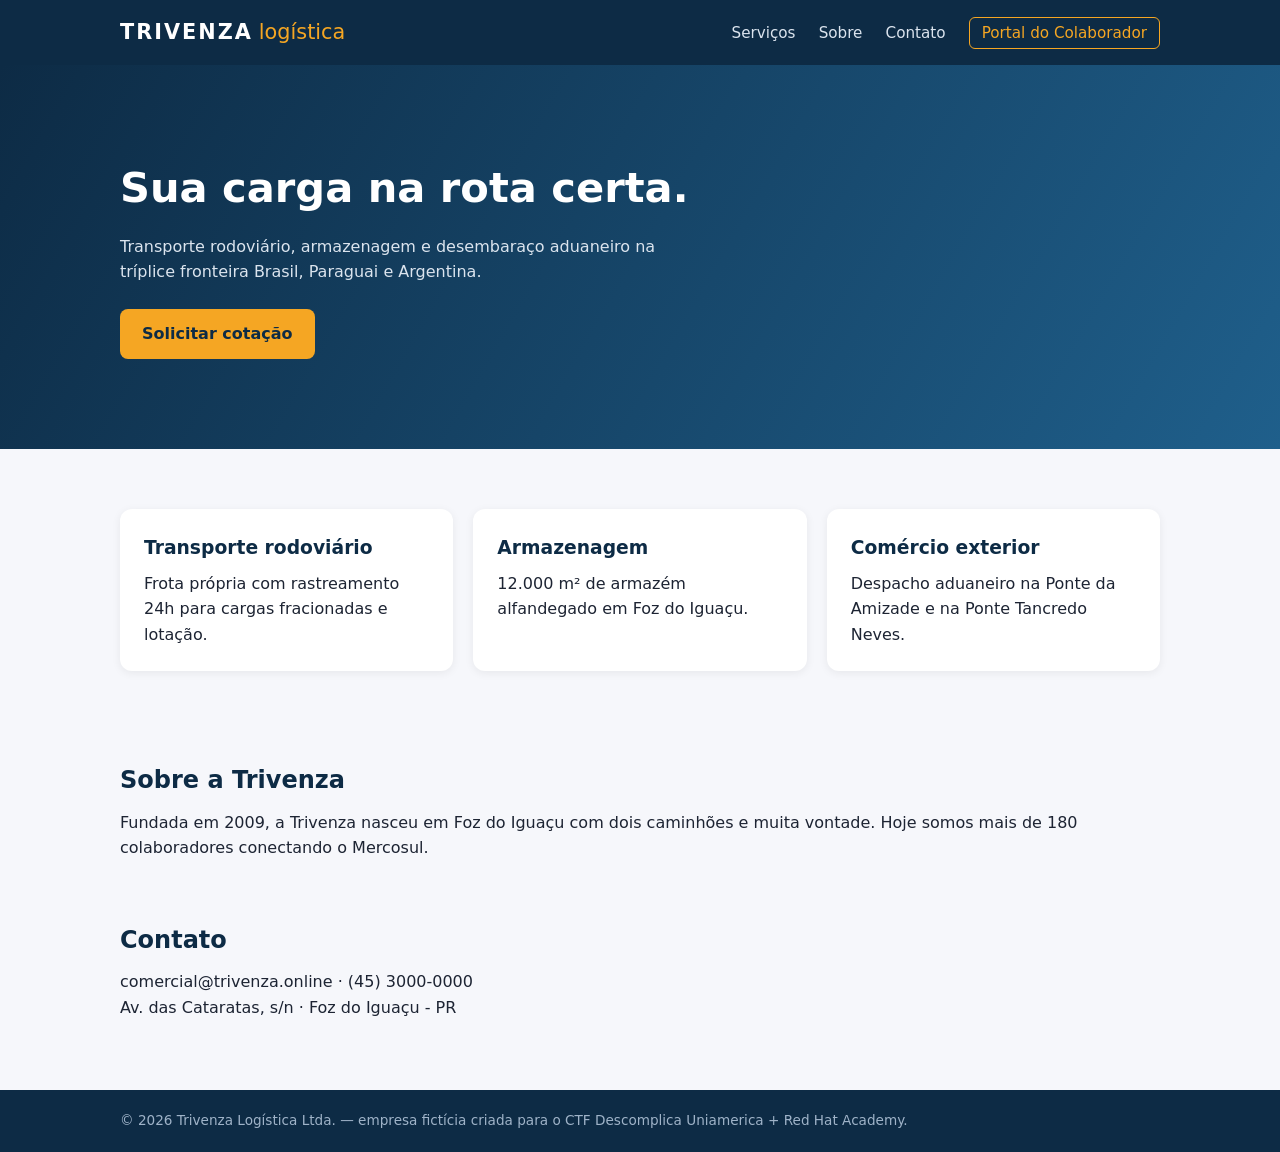
==== index.html @ 201c7501 "primeira versão do site da trivenza" ====
<!DOCTYPE html>
<html lang="pt-BR">
<head>
  <meta charset="UTF-8">
  <meta name="viewport" content="width=device-width, initial-scale=1.0">
  <title>Trivenza Logística | Sua carga na rota certa</title>
  <meta name="description" content="Trivenza Logística - transporte rodoviário e armazenagem na tríplice fronteira desde 2009.">
  <link rel="stylesheet" href="assets/style.css">
</head>
<body>
  <header class="topo">
    <div class="container">
      <a class="logo" href="index.html">TRIVENZA<span>logística</span></a>
      <nav>
        <a href="#servicos">Serviços</a>
        <a href="#sobre">Sobre</a>
        <a href="#contato">Contato</a>
        <a class="btn-sm" id="portal-link" href="portal/recuperar-senha.html">Portal do Colaborador</a>
      </nav>
    </div>
  </header>

  <section class="hero">
    <div class="container">
      <h1>Sua carga na rota certa.</h1>
      <p>Transporte rodoviário, armazenagem e desembaraço aduaneiro na tríplice fronteira Brasil, Paraguai e Argentina.</p>
      <a class="btn" href="#contato">Solicitar cotação</a>
    </div>
  </section>

  <section id="servicos" class="container grid">
    <article><h3>Transporte rodoviário</h3><p>Frota própria com rastreamento 24h para cargas fracionadas e lotação.</p></article>
    <article><h3>Armazenagem</h3><p>12.000 m² de armazém alfandegado em Foz do Iguaçu.</p></article>
    <article><h3>Comércio exterior</h3><p>Despacho aduaneiro na Ponte da Amizade e na Ponte Tancredo Neves.</p></article>
  </section>

  <section id="sobre" class="container sobre">
    <h2>Sobre a Trivenza</h2>
    <p>Fundada em 2009, a Trivenza nasceu em Foz do Iguaçu com dois caminhões e muita vontade. Hoje somos mais de 180 colaboradores conectando o Mercosul.</p>
  </section>

  <section id="contato" class="container contato">
    <h2>Contato</h2>
    <p>comercial@trivenza.online · (45) 3000-0000</p>
    <p>Av. das Cataratas, s/n · Foz do Iguaçu - PR</p>
  </section>

  <footer>
    <div class="container">© 2026 Trivenza Logística Ltda. — empresa fictícia criada para o CTF Descomplica Uniamerica + Red Hat Academy.</div>
  </footer>
  <script src="assets/config.js"></script>
  <script src="assets/main.js"></script>
</body>
</html>
---- assets/style.css ----
*{box-sizing:border-box;margin:0;padding:0}
body{font-family:system-ui,Segoe UI,Roboto,sans-serif;color:#1d2433;background:#f6f7fb;line-height:1.6}
.container{max-width:1080px;margin:0 auto;padding:0 20px}
.topo{background:#0d2b45;color:#fff;padding:16px 0}
.topo .container{display:flex;justify-content:space-between;align-items:center;flex-wrap:wrap;gap:12px}
.logo{color:#fff;text-decoration:none;font-weight:800;letter-spacing:2px;font-size:1.3rem}
.logo span{font-weight:300;letter-spacing:0;margin-left:6px;color:#f5a623}
nav a{color:#dbe4ee;text-decoration:none;margin-left:18px;font-size:.95rem}
.btn-sm{border:1px solid #f5a623;padding:6px 12px;border-radius:6px;color:#f5a623!important}
.hero{background:linear-gradient(120deg,#0d2b45,#1f5f8b);color:#fff;padding:90px 0}
.hero h1{font-size:2.6rem;margin-bottom:12px}
.hero p{max-width:560px;margin-bottom:24px;color:#dbe4ee}
.btn{display:inline-block;background:#f5a623;color:#0d2b45;padding:12px 22px;border-radius:8px;font-weight:700;text-decoration:none}
.grid{display:grid;grid-template-columns:repeat(auto-fit,minmax(240px,1fr));gap:20px;padding:60px 20px}
.grid article{background:#fff;padding:24px;border-radius:12px;box-shadow:0 2px 10px #0001}
.grid h3{color:#0d2b45;margin-bottom:8px}
.sobre,.contato{padding:30px 20px}
h2{color:#0d2b45;margin-bottom:10px}
footer{background:#0d2b45;color:#9fb3c8;padding:20px 0;margin-top:40px;font-size:.85rem}
.card{max-width:440px;margin:60px auto;background:#fff;padding:32px;border-radius:12px;box-shadow:0 2px 14px #0002}
.card label{display:block;margin:14px 0 4px;font-weight:600;font-size:.9rem}
.card input{width:100%;padding:10px;border:1px solid #c9d2de;border-radius:6px;font-size:1rem}
.card button{margin-top:20px;width:100%;padding:12px;border:0;border-radius:8px;background:#0d2b45;color:#fff;font-weight:700;cursor:pointer}
.msg{margin-top:16px;padding:12px;border-radius:6px;display:none;word-break:break-all}
.msg.ok{display:block;background:#e3f7e8;color:#145c2a}
.msg.err{display:block;background:#fdeaea;color:#8a1c1c}
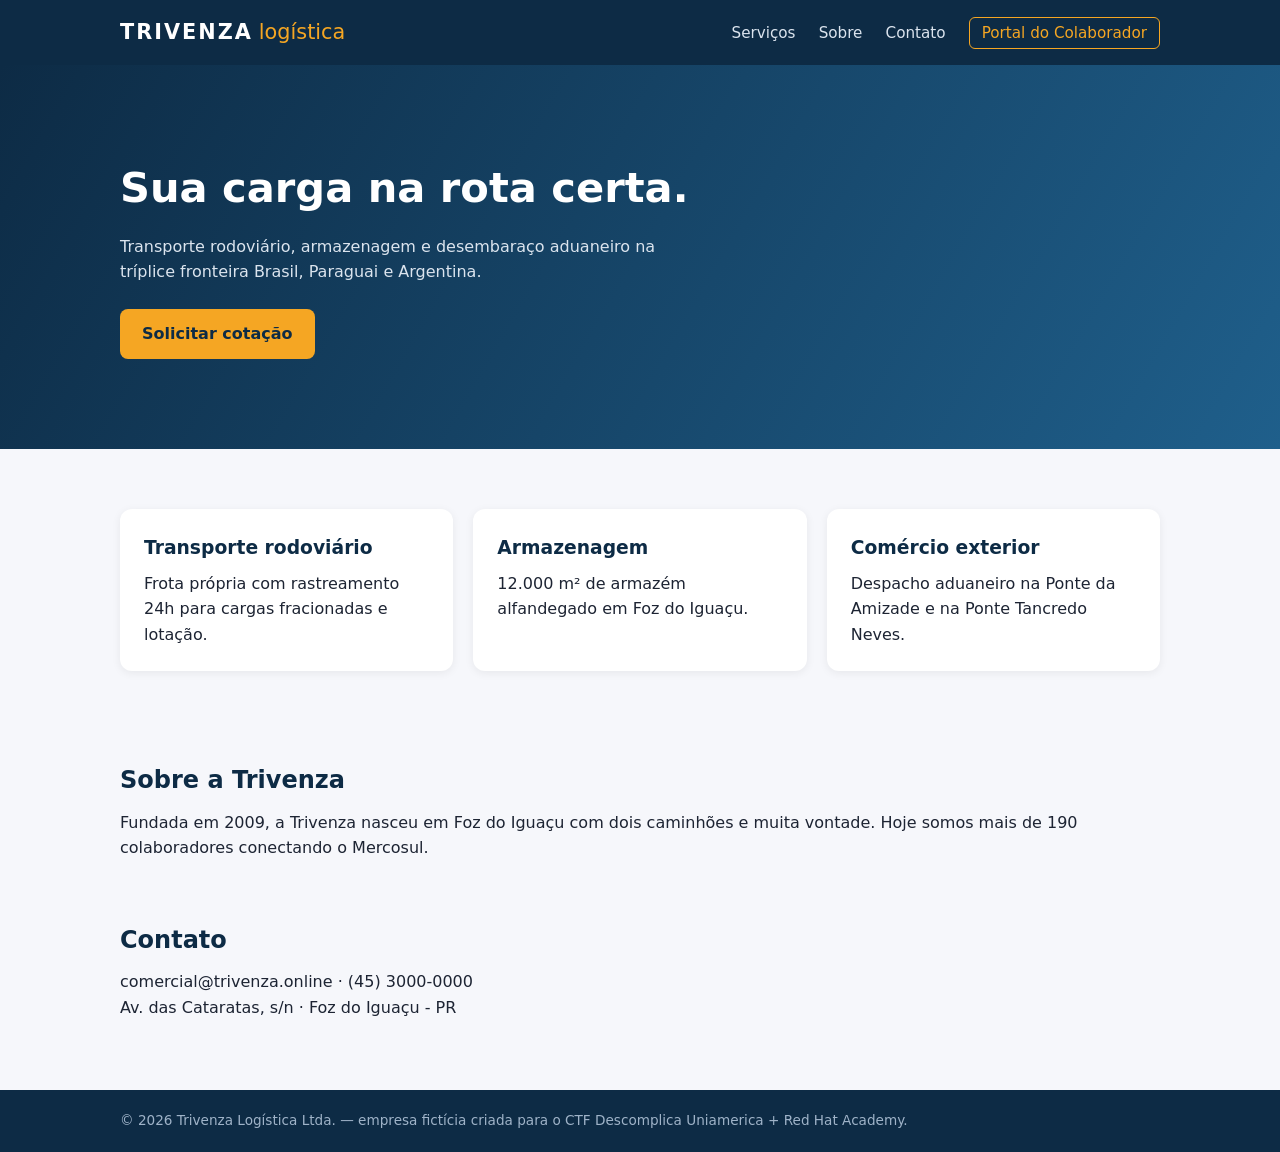
==== commit 15cc169c: "ajuste de texto na home" ====
--- a/index.html
+++ b/index.html
@@ -36,7 +36,7 @@
 
   <section id="sobre" class="container sobre">
     <h2>Sobre a Trivenza</h2>
-    <p>Fundada em 2009, a Trivenza nasceu em Foz do Iguaçu com dois caminhões e muita vontade. Hoje somos mais de 180 colaboradores conectando o Mercosul.</p>
+    <p>Fundada em 2009, a Trivenza nasceu em Foz do Iguaçu com dois caminhões e muita vontade. Hoje somos mais de 190 colaboradores conectando o Mercosul.</p>
   </section>
 
   <section id="contato" class="container contato">
